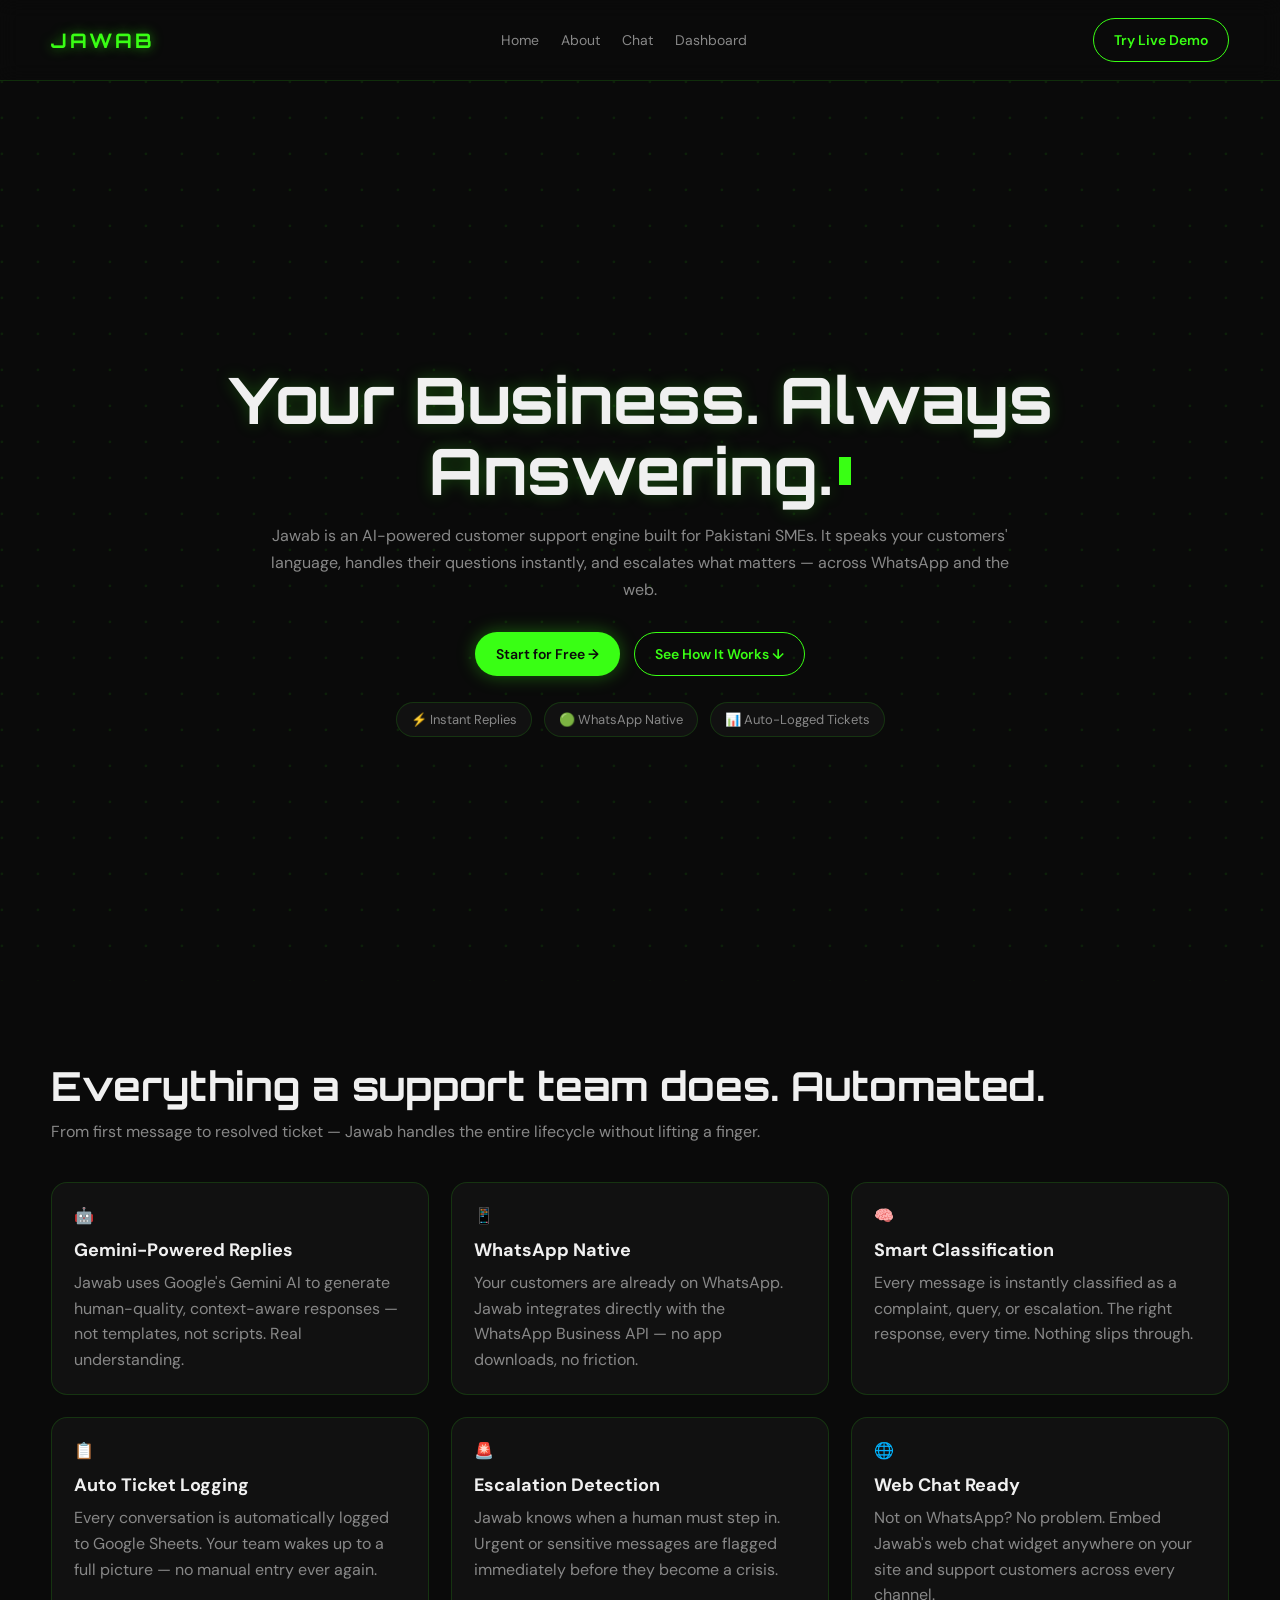
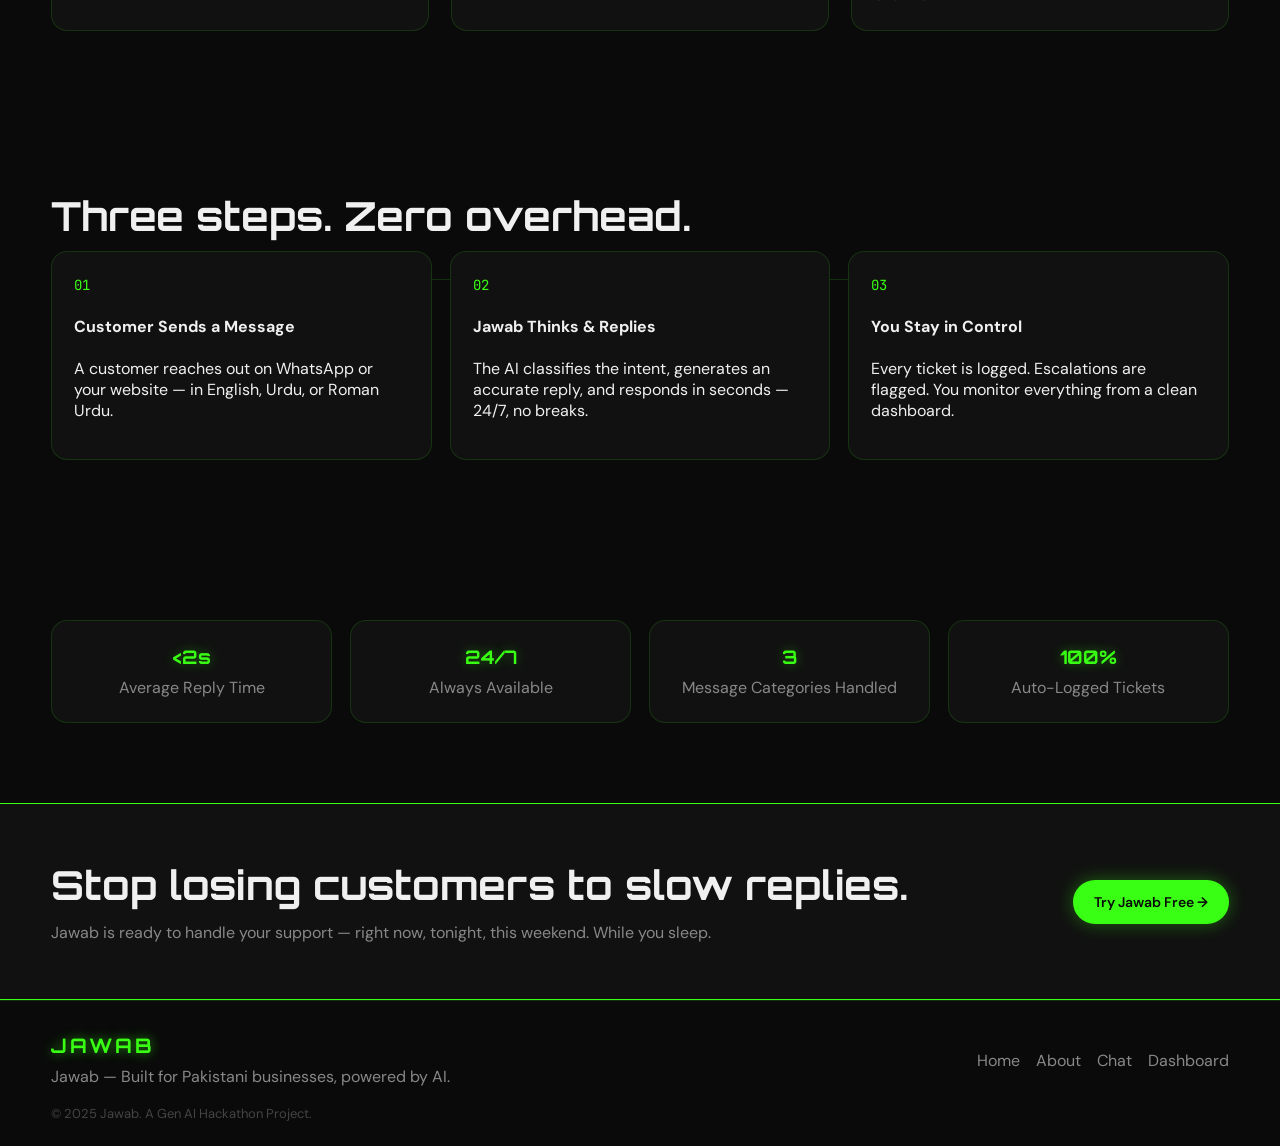
==== frontend/pages/index.html @ 8d1369c8 "Build frontend" ====
<!DOCTYPE html>
<html lang="en">
<head>
  <meta charset="UTF-8">
  <meta name="viewport" content="width=device-width, initial-scale=1">
  <title>Jawab | AI Customer Support for SMEs</title>
  <link rel="preconnect" href="https://fonts.googleapis.com">
  <link rel="preconnect" href="https://fonts.gstatic.com" crossorigin>
  <link href="https://fonts.googleapis.com/css2?family=Orbitron:wght@400;600;700;900&family=DM+Sans:wght@300;400;500;600&family=JetBrains+Mono:wght@400;500&display=swap" rel="stylesheet">
  <style>
    :root {
      --bg-primary: #0a0a0a;
      --bg-secondary: #111111;
      --bg-tertiary: #1a1a1a;
      --neon-green: #39ff14;
      --neon-green-dim: #25b80d;
      --neon-green-faint: rgba(57, 255, 20, 0.08);
      --text-primary: #f0f0f0;
      --text-secondary: #888888;
      --text-dim: #444444;
      --border-color: rgba(57, 255, 20, 0.15);
      --border-active: rgba(57, 255, 20, 0.5);
      --danger: #ff4444;
      --warning: #ffaa00;
      --success: #39ff14;
    }

    * { box-sizing: border-box; }
    html { scroll-behavior: smooth; }
    body {
      margin: 0;
      min-height: 100vh;
      display: flex;
      flex-direction: column;
      background: var(--bg-primary);
      color: var(--text-primary);
      font-family: "DM Sans", sans-serif;
      opacity: 0;
      transition: opacity 0.3s ease;
    }
    body.page-ready { opacity: 1; }
    body.page-fade-out { opacity: 0; }

    a { color: inherit; text-decoration: none; }

    .container {
      width: min(1200px, 92vw);
      margin: 0 auto;
    }

    .nav {
      position: sticky;
      top: 0;
      z-index: 20;
      background: rgba(10, 10, 10, 0.9);
      backdrop-filter: blur(10px);
      border-bottom: 1px solid var(--border-color);
    }
    .nav-inner {
      display: flex;
      align-items: center;
      justify-content: space-between;
      padding: 18px 0;
      gap: 20px;
    }
    .logo {
      font-family: "Orbitron", sans-serif;
      letter-spacing: 3px;
      font-weight: 700;
      font-size: 20px;
      color: var(--neon-green);
      text-shadow: 0 0 12px rgba(57, 255, 20, 0.6);
      animation: glowPulse 2.4s ease-in-out infinite;
    }
    .nav-links {
      display: flex;
      gap: 22px;
      font-size: 14px;
      color: var(--text-secondary);
    }
    .nav-links a {
      transition: color 0.2s ease;
    }
    .nav-links a:hover { color: var(--text-primary); }

    .btn {
      display: inline-flex;
      align-items: center;
      justify-content: center;
      gap: 10px;
      padding: 12px 20px;
      border-radius: 999px;
      font-size: 14px;
      font-weight: 600;
      border: 1px solid transparent;
      transition: transform 0.2s ease, box-shadow 0.2s ease, border-color 0.2s ease;
      cursor: pointer;
    }
    .btn:active { transform: scale(0.97); }
    .btn-primary {
      background: var(--neon-green);
      color: #0a0a0a;
      box-shadow: 0 0 18px rgba(57, 255, 20, 0.35);
    }
    .btn-primary:hover { box-shadow: 0 0 24px rgba(57, 255, 20, 0.55); }
    .btn-outline {
      border-color: var(--neon-green);
      color: var(--neon-green);
      background: transparent;
    }
    .btn-outline:hover { border-color: var(--border-active); }

    .hero {
      position: relative;
      min-height: 100vh;
      display: grid;
      place-items: center;
      overflow: hidden;
      padding: 120px 0 80px;
    }
    #hero-canvas {
      position: absolute;
      inset: 0;
      width: 100%;
      height: 100%;
      opacity: 0.6;
    }
    .hero-content {
      position: relative;
      z-index: 2;
      text-align: center;
    }
    .hero-title {
      font-family: "Orbitron", sans-serif;
      font-size: clamp(36px, 6vw, 64px);
      line-height: 1.1;
      margin: 0 0 16px;
      text-shadow: 0 0 16px rgba(57, 255, 20, 0.25);
      animation: glowPulse 2.6s ease-in-out infinite;
    }
    .typed-line {
      display: inline-flex;
      align-items: center;
      gap: 6px;
    }
    .cursor {
      width: 12px;
      height: 28px;
      background: var(--neon-green);
      display: inline-block;
      animation: cursorBlink 0.9s steps(1) infinite;
    }
    .hero-sub {
      max-width: 760px;
      margin: 0 auto 28px;
      color: var(--text-secondary);
      font-size: 16px;
      line-height: 1.7;
    }
    .hero-cta {
      display: flex;
      flex-wrap: wrap;
      justify-content: center;
      gap: 14px;
      margin-bottom: 26px;
    }
    .trust-badges {
      display: flex;
      flex-wrap: wrap;
      justify-content: center;
      gap: 12px;
      color: var(--text-secondary);
      font-size: 13px;
    }
    .badge-pill {
      border: 1px solid var(--border-color);
      padding: 8px 14px;
      border-radius: 999px;
      background: var(--bg-secondary);
    }

    .section {
      padding: 80px 0;
    }
    .section-title {
      font-family: "Orbitron", sans-serif;
      font-size: clamp(24px, 3.5vw, 40px);
      margin: 0 0 10px;
    }
    .section-sub {
      color: var(--text-secondary);
      margin: 0 0 40px;
      max-width: 760px;
    }

    .grid-3 {
      display: grid;
      grid-template-columns: repeat(3, minmax(0, 1fr));
      gap: 22px;
    }
    .card {
      background: var(--bg-secondary);
      border: 1px solid var(--border-color);
      border-radius: 16px;
      padding: 22px;
      transition: transform 0.2s ease, box-shadow 0.2s ease, border-color 0.2s ease;
    }
    .card:hover {
      transform: translateY(-4px);
      border-color: var(--border-active);
      box-shadow: 0 0 18px rgba(57, 255, 20, 0.18);
    }
    .card h4 {
      margin: 12px 0 8px;
      font-size: 18px;
    }
    .card p {
      margin: 0;
      color: var(--text-secondary);
      line-height: 1.6;
    }

    .flow {
      display: grid;
      grid-template-columns: repeat(3, minmax(0, 1fr));
      gap: 18px;
      position: relative;
    }
    .flow::before {
      content: "";
      position: absolute;
      top: 28px;
      left: 10%;
      right: 10%;
      height: 1px;
      background: var(--border-color);
    }
    .flow-step {
      background: var(--bg-secondary);
      border: 1px solid var(--border-color);
      border-radius: 16px;
      padding: 22px;
      text-align: left;
      position: relative;
      z-index: 1;
    }
    .flow-step span {
      font-family: "JetBrains Mono", monospace;
      color: var(--neon-green);
      font-size: 14px;
    }

    .stats {
      display: grid;
      grid-template-columns: repeat(4, minmax(0, 1fr));
      gap: 18px;
    }
    .stat-card {
      background: var(--bg-secondary);
      border: 1px solid var(--border-color);
      border-radius: 16px;
      padding: 24px;
      text-align: center;
    }
    .stat-card h3 {
      font-family: "Orbitron", sans-serif;
      color: var(--neon-green);
      margin: 0 0 8px;
      text-shadow: 0 0 12px rgba(57, 255, 20, 0.4);
    }
    .stat-card p { color: var(--text-secondary); margin: 0; }

    .cta-banner {
      border-top: 1px solid var(--neon-green);
      border-bottom: 1px solid var(--neon-green);
      background: var(--bg-secondary);
      padding: 56px 0;
    }
    .cta-inner {
      display: flex;
      flex-wrap: wrap;
      align-items: center;
      justify-content: space-between;
      gap: 20px;
    }
    .cta-inner h2 {
      margin: 0 0 12px;
      font-family: "Orbitron", sans-serif;
      font-size: clamp(24px, 4vw, 40px);
    }
    .cta-inner p { margin: 0; color: var(--text-secondary); }

    .footer {
      margin-top: auto;
      border-top: 1px solid var(--border-color);
      background: var(--bg-primary);
      padding: 32px 0 24px;
    }
    .footer-top {
      display: flex;
      flex-wrap: wrap;
      align-items: center;
      justify-content: space-between;
      gap: 16px;
    }
    .footer p { color: var(--text-secondary); margin: 8px 0 0; }
    .footer-links { display: flex; gap: 16px; color: var(--text-secondary); }
    .footer-bottom { margin-top: 18px; color: var(--text-dim); font-size: 13px; }

    .reveal {
      opacity: 0;
      transform: translateY(30px);
      transition: opacity 0.6s ease, transform 0.6s ease;
    }
    .reveal.visible {
      opacity: 1;
      transform: translateY(0);
    }

    @keyframes glowPulse {
      0%, 100% { text-shadow: 0 0 12px rgba(57, 255, 20, 0.4); }
      50% { text-shadow: 0 0 22px rgba(57, 255, 20, 0.8); }
    }
    @keyframes cursorBlink {
      0%, 50% { opacity: 1; }
      51%, 100% { opacity: 0; }
    }

    ::-webkit-scrollbar { width: 8px; }
    ::-webkit-scrollbar-track { background: var(--bg-primary); }
    ::-webkit-scrollbar-thumb {
      background: var(--neon-green-dim);
      border-radius: 10px;
    }
    * { scrollbar-width: thin; scrollbar-color: var(--neon-green-dim) var(--bg-primary); }

    @media (max-width: 900px) {
      .nav-inner { flex-direction: column; align-items: flex-start; }
      .grid-3 { grid-template-columns: repeat(2, minmax(0, 1fr)); }
      .flow, .stats { grid-template-columns: 1fr; }
      .flow::before { display: none; }
    }
    @media (max-width: 600px) {
      .grid-3 { grid-template-columns: 1fr; }
      .nav-links { flex-wrap: wrap; gap: 12px; }
      .hero { padding-top: 140px; }
    }
    @media (prefers-reduced-motion: reduce) {
      * { animation: none !important; transition: none !important; }
    }
  </style>
</head>
<body>
  <nav class="nav">
    <div class="container nav-inner">
      <div class="logo">JAWAB</div>
      <div class="nav-links">
        <a href="index.html" data-route="home">Home</a>
        <a href="about.html" data-route="about">About</a>
        <a href="chat.html" data-route="chat">Chat</a>
        <a href="dashboard.html" data-route="dashboard">Dashboard</a>
      </div>
      <a class="btn btn-outline" href="chat.html" data-route="chat">Try Live Demo</a>
    </div>
  </nav>

  <main>
    <section class="hero">
      <canvas id="hero-canvas"></canvas>
      <div class="container hero-content">
        <h1 class="hero-title">
          Your Business. Always<br>
          <span class="typed-line"><span id="typed-text">Answering.</span><span class="cursor"></span></span>
        </h1>
        <p class="hero-sub">
          Jawab is an AI-powered customer support engine built for Pakistani SMEs. It speaks your customers' language,
          handles their questions instantly, and escalates what matters &mdash; across WhatsApp and the web.
        </p>
        <div class="hero-cta">
          <a class="btn btn-primary" href="chat.html" data-route="chat">Start for Free &#8594;</a>
          <a class="btn btn-outline" href="#features">See How It Works &#8595;</a>
        </div>
        <div class="trust-badges">
          <div class="badge-pill">&#9889; Instant Replies</div>
          <div class="badge-pill">&#128994; WhatsApp Native</div>
          <div class="badge-pill">&#128202; Auto-Logged Tickets</div>
        </div>
      </div>
    </section>

    <section id="features" class="section">
      <div class="container reveal">
        <h2 class="section-title">Everything a support team does. Automated.</h2>
        <p class="section-sub">
          From first message to resolved ticket &mdash; Jawab handles the entire lifecycle without lifting a finger.
        </p>
      </div>
      <div class="container grid-3">
        <div class="card reveal">
          <div class="icon">&#129302;</div>
          <h4>Gemini-Powered Replies</h4>
          <p>Jawab uses Google's Gemini AI to generate human-quality, context-aware responses &mdash; not templates, not scripts. Real understanding.</p>
        </div>
        <div class="card reveal">
          <div class="icon">&#128241;</div>
          <h4>WhatsApp Native</h4>
          <p>Your customers are already on WhatsApp. Jawab integrates directly with the WhatsApp Business API &mdash; no app downloads, no friction.</p>
        </div>
        <div class="card reveal">
          <div class="icon">&#129504;</div>
          <h4>Smart Classification</h4>
          <p>Every message is instantly classified as a complaint, query, or escalation. The right response, every time. Nothing slips through.</p>
        </div>
        <div class="card reveal">
          <div class="icon">&#128203;</div>
          <h4>Auto Ticket Logging</h4>
          <p>Every conversation is automatically logged to Google Sheets. Your team wakes up to a full picture &mdash; no manual entry ever again.</p>
        </div>
        <div class="card reveal">
          <div class="icon">&#128680;</div>
          <h4>Escalation Detection</h4>
          <p>Jawab knows when a human must step in. Urgent or sensitive messages are flagged immediately before they become a crisis.</p>
        </div>
        <div class="card reveal">
          <div class="icon">&#127760;</div>
          <h4>Web Chat Ready</h4>
          <p>Not on WhatsApp? No problem. Embed Jawab's web chat widget anywhere on your site and support customers across every channel.</p>
        </div>
      </div>
    </section>

    <section class="section">
      <div class="container reveal">
        <h2 class="section-title">Three steps. Zero overhead.</h2>
      </div>
      <div class="container flow">
        <div class="flow-step reveal">
          <span>01</span>
          <h4>Customer Sends a Message</h4>
          <p>A customer reaches out on WhatsApp or your website &mdash; in English, Urdu, or Roman Urdu.</p>
        </div>
        <div class="flow-step reveal">
          <span>02</span>
          <h4>Jawab Thinks &amp; Replies</h4>
          <p>The AI classifies the intent, generates an accurate reply, and responds in seconds &mdash; 24/7, no breaks.</p>
        </div>
        <div class="flow-step reveal">
          <span>03</span>
          <h4>You Stay in Control</h4>
          <p>Every ticket is logged. Escalations are flagged. You monitor everything from a clean dashboard.</p>
        </div>
      </div>
    </section>

    <section class="section">
      <div class="container stats">
        <div class="stat-card reveal">
          <h3>&lt;2s</h3>
          <p>Average Reply Time</p>
        </div>
        <div class="stat-card reveal">
          <h3>24/7</h3>
          <p>Always Available</p>
        </div>
        <div class="stat-card reveal">
          <h3>3</h3>
          <p>Message Categories Handled</p>
        </div>
        <div class="stat-card reveal">
          <h3>100%</h3>
          <p>Auto-Logged Tickets</p>
        </div>
      </div>
    </section>

    <section class="cta-banner">
      <div class="container cta-inner reveal">
        <div>
          <h2>Stop losing customers to slow replies.</h2>
          <p>Jawab is ready to handle your support &mdash; right now, tonight, this weekend. While you sleep.</p>
        </div>
        <a class="btn btn-primary" href="chat.html" data-route="chat">Try Jawab Free &#8594;</a>
      </div>
    </section>
  </main>

  <footer class="footer">
    <div class="container">
      <div class="footer-top">
        <div>
          <div class="logo">JAWAB</div>
          <p>Jawab &mdash; Built for Pakistani businesses, powered by AI.</p>
        </div>
        <div class="footer-links">
          <a href="index.html" data-route="home">Home</a>
          <a href="about.html" data-route="about">About</a>
          <a href="chat.html" data-route="chat">Chat</a>
          <a href="dashboard.html" data-route="dashboard">Dashboard</a>
        </div>
      </div>
      <div class="footer-bottom">&copy; 2025 Jawab. A Gen AI Hackathon Project.</div>
    </div>
  </footer>

  <script>
    (function () {
      const typedWords = ["Answering.", "Available.", "Intelligent."];
      let typedIndex = 0;
      let typedChar = 0;
      let typingForward = true;

      function runTypingCycle() {
        const target = document.getElementById("typed-text");
        if (!target) return;

        const word = typedWords[typedIndex];
        if (typingForward) {
          typedChar += 1;
          if (typedChar >= word.length) {
            typingForward = false;
            setTimeout(runTypingCycle, 1200);
            target.textContent = word;
            return;
          }
        } else {
          typedChar -= 1;
          if (typedChar <= 0) {
            typingForward = true;
            typedIndex = (typedIndex + 1) % typedWords.length;
            setTimeout(runTypingCycle, 300);
            target.textContent = "";
            return;
          }
        }

        target.textContent = word.slice(0, typedChar);
        setTimeout(runTypingCycle, typingForward ? 90 : 40);
      }

      function initHeroCanvas() {
        const canvas = document.getElementById("hero-canvas");
        if (!canvas) return;
        const ctx = canvas.getContext("2d");
        let width = 0;
        let height = 0;
        let t = 0;

        function resize() {
          width = canvas.parentElement.clientWidth;
          height = canvas.parentElement.clientHeight;
          canvas.width = width;
          canvas.height = height;
        }

        function draw() {
          t += 0.6;
          ctx.clearRect(0, 0, width, height);
          ctx.fillStyle = "rgba(57, 255, 20, 0.15)";
          const spacing = 36;
          const offset = (t % spacing);
          for (let x = -spacing; x < width + spacing; x += spacing) {
            for (let y = -spacing; y < height + spacing; y += spacing) {
              const dx = x + offset * 0.4;
              const dy = y + offset * 0.2;
              ctx.beginPath();
              ctx.arc(dx, dy, 1.4, 0, Math.PI * 2);
              ctx.fill();
            }
          }
          requestAnimationFrame(draw);
        }

        resize();
        window.addEventListener("resize", resize);
        requestAnimationFrame(draw);
      }

      function initReveal() {
        const targets = document.querySelectorAll(".reveal");
        if (!targets.length) return;
        const observer = new IntersectionObserver((entries) => {
          entries.forEach((entry) => {
            if (entry.isIntersecting) {
              entry.target.classList.add("visible");
              observer.unobserve(entry.target);
            }
          });
        }, { threshold: 0.2 });
        targets.forEach((el) => observer.observe(el));
      }

      function applyRouteLinks() {
        const routeMap = {
          home: "/",
          about: "/about",
          chat: "/chat-page",
          dashboard: "/dashboard"
        };
        const isHttp = window.location.protocol === "http:" || window.location.protocol === "https:";
        if (!isHttp) return;
        document.querySelectorAll("[data-route]").forEach((link) => {
          const key = link.getAttribute("data-route");
          if (routeMap[key]) {
            link.setAttribute("href", routeMap[key]);
          }
        });
      }

      function initPageTransitions() {
        document.querySelectorAll("a[href]").forEach((link) => {
          const href = link.getAttribute("href");
          if (!href || href.startsWith("#") || href.startsWith("mailto:") || href.startsWith("tel:")) {
            return;
          }
          const url = new URL(link.href, window.location.href);
          if (url.origin !== window.location.origin) return;
          link.addEventListener("click", (event) => {
            if (event.metaKey || event.ctrlKey || event.shiftKey || event.altKey) return;
            event.preventDefault();
            document.body.classList.add("page-fade-out");
            setTimeout(() => { window.location.href = url.href; }, 250);
          });
        });
      }

      document.addEventListener("DOMContentLoaded", () => {
        document.body.classList.add("page-ready");
        applyRouteLinks();
        runTypingCycle();
        initHeroCanvas();
        initReveal();
        initPageTransitions();
      });
    })();
  </script>
</body>
</html>
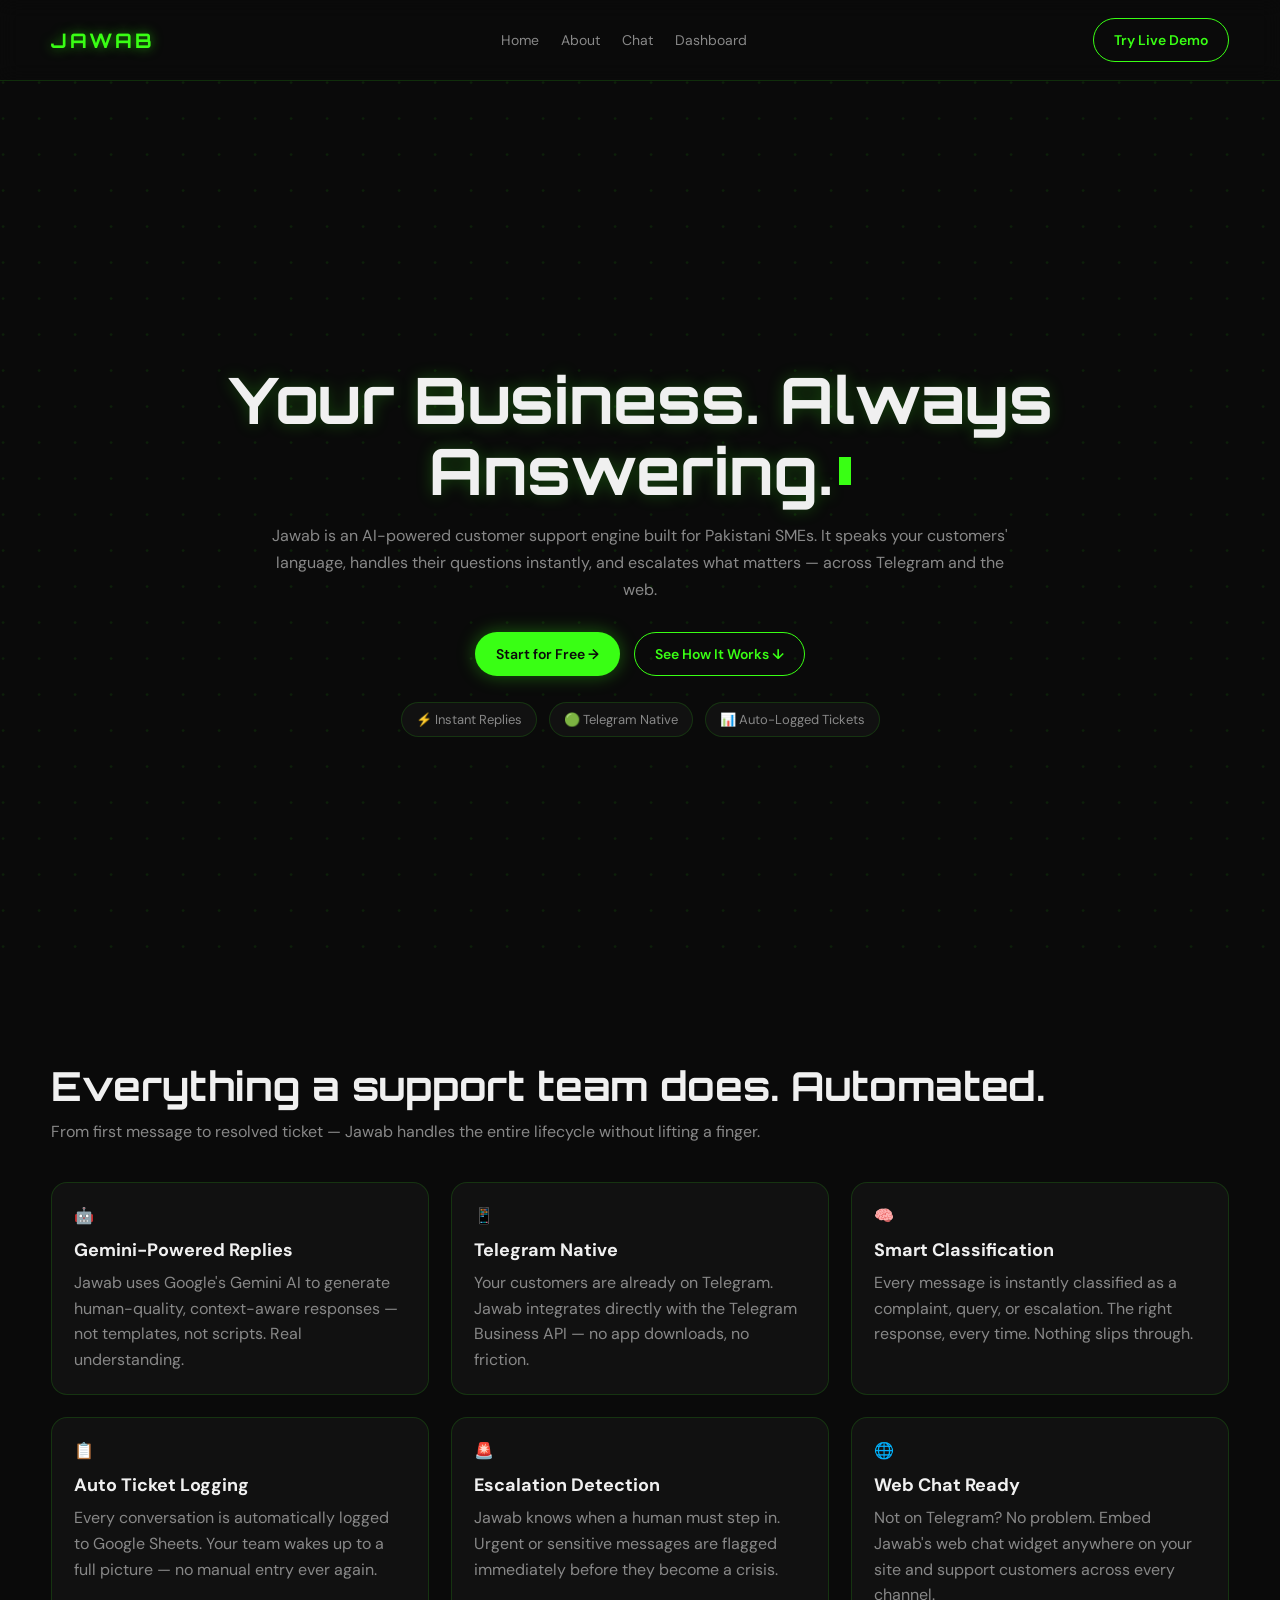
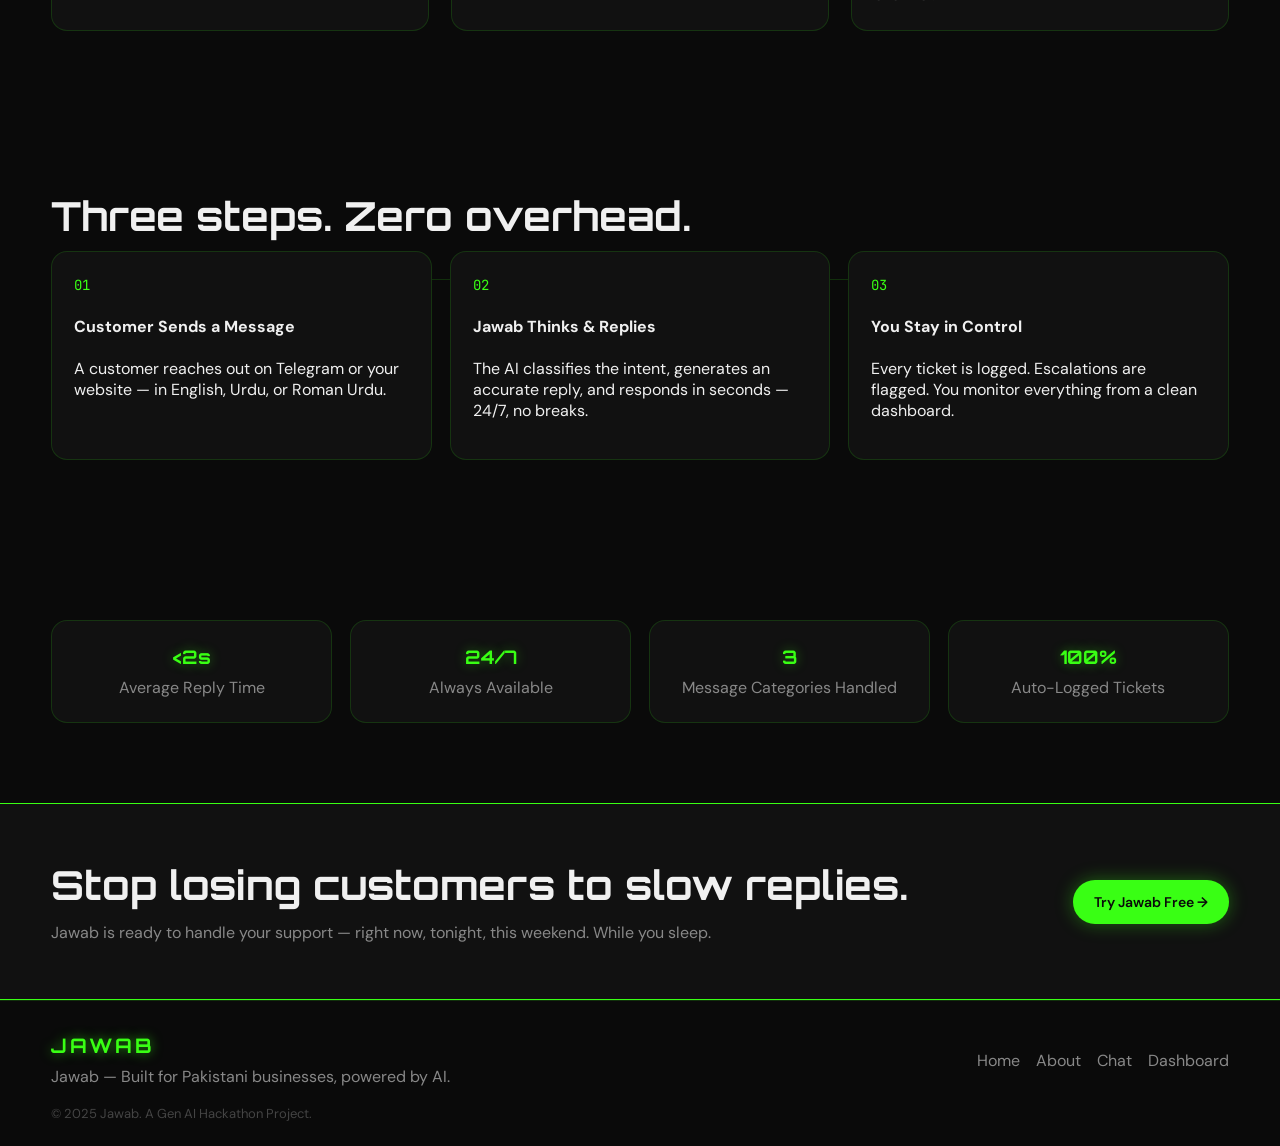
==== commit 2f3de832: "Ready for Render deployment with Telegram integration" ====
--- a/frontend/pages/index.html
+++ b/frontend/pages/index.html
@@ -374,7 +374,7 @@
         </h1>
         <p class="hero-sub">
           Jawab is an AI-powered customer support engine built for Pakistani SMEs. It speaks your customers' language,
-          handles their questions instantly, and escalates what matters &mdash; across WhatsApp and the web.
+          handles their questions instantly, and escalates what matters &mdash; across Telegram and the web.
         </p>
         <div class="hero-cta">
           <a class="btn btn-primary" href="chat.html" data-route="chat">Start for Free &#8594;</a>
@@ -382,7 +382,7 @@
         </div>
         <div class="trust-badges">
           <div class="badge-pill">&#9889; Instant Replies</div>
-          <div class="badge-pill">&#128994; WhatsApp Native</div>
+          <div class="badge-pill">&#128994; Telegram Native</div>
           <div class="badge-pill">&#128202; Auto-Logged Tickets</div>
         </div>
       </div>
@@ -403,8 +403,8 @@
         </div>
         <div class="card reveal">
           <div class="icon">&#128241;</div>
-          <h4>WhatsApp Native</h4>
-          <p>Your customers are already on WhatsApp. Jawab integrates directly with the WhatsApp Business API &mdash; no app downloads, no friction.</p>
+          <h4>Telegram Native</h4>
+          <p>Your customers are already on Telegram. Jawab integrates directly with the Telegram Business API &mdash; no app downloads, no friction.</p>
         </div>
         <div class="card reveal">
           <div class="icon">&#129504;</div>
@@ -424,7 +424,7 @@
         <div class="card reveal">
           <div class="icon">&#127760;</div>
           <h4>Web Chat Ready</h4>
-          <p>Not on WhatsApp? No problem. Embed Jawab's web chat widget anywhere on your site and support customers across every channel.</p>
+          <p>Not on Telegram? No problem. Embed Jawab's web chat widget anywhere on your site and support customers across every channel.</p>
         </div>
       </div>
     </section>
@@ -437,7 +437,7 @@
         <div class="flow-step reveal">
           <span>01</span>
           <h4>Customer Sends a Message</h4>
-          <p>A customer reaches out on WhatsApp or your website &mdash; in English, Urdu, or Roman Urdu.</p>
+          <p>A customer reaches out on Telegram or your website &mdash; in English, Urdu, or Roman Urdu.</p>
         </div>
         <div class="flow-step reveal">
           <span>02</span>
